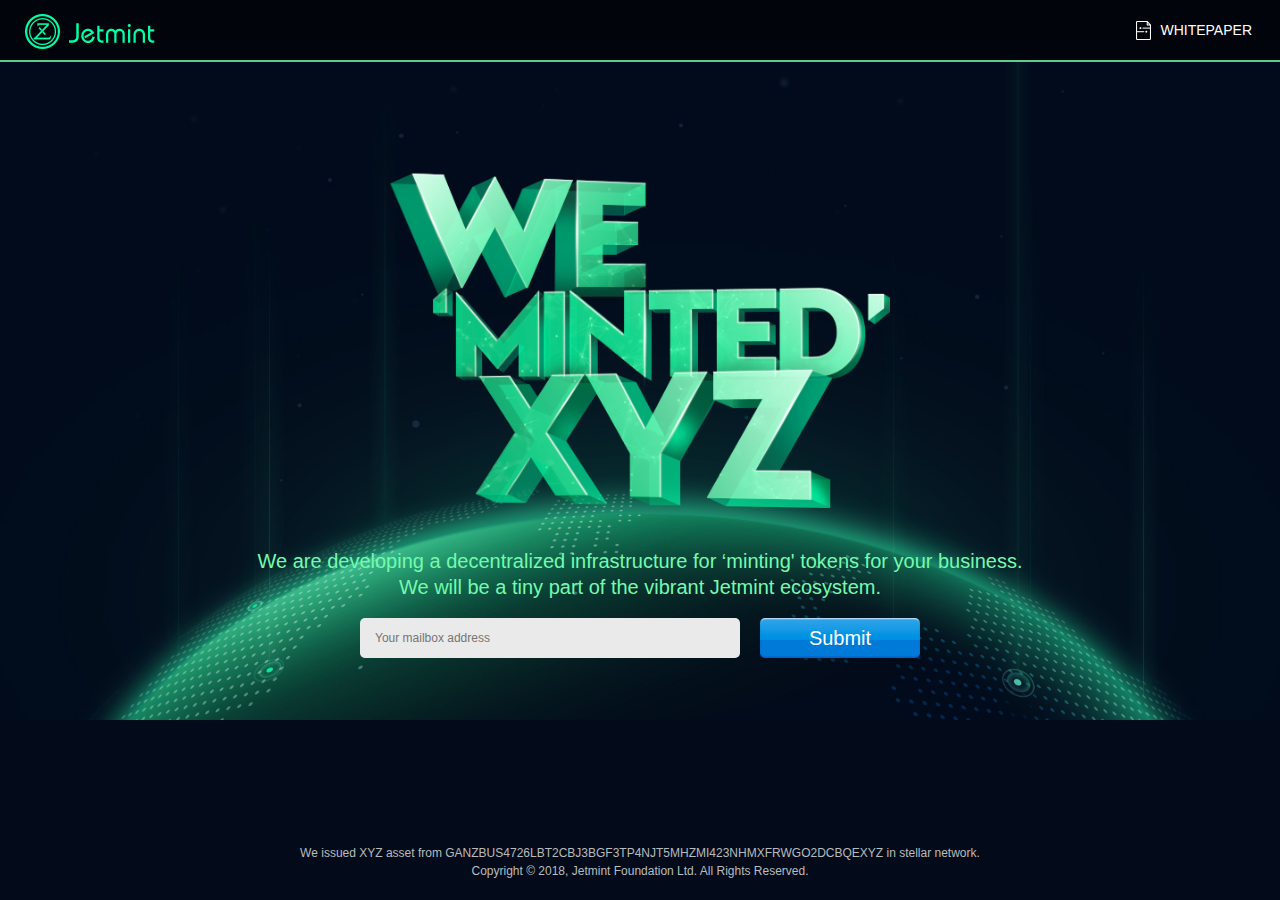
==== index.html @ 1b92c242 "start hosting" ====
<!DOCTYPE html>
<html>
<head>
<meta http-equiv="Content-Type" content="text/html; charset=utf-8" />
<meta http-equiv="X-UA-Compatible" content="IE=8" />
<title>Jetmint - Decentralized infrastructure for token economy</title>
<link rel="stylesheet" href="css/style.css" />
<script src="js/jquery1.42.min.js"></script>
<script src="js/jquery.placeholder.js"></script>
<script src="js/jquery.slide.js"></script>
<!--[if IE]>
<script src="js/html5.js"></script>
<![endif]-->
</head>
<body>
<div class="header">
  <div class="logo"><a href="#"><img src="images/logo.png"></a></div>
  <ul class="action">
    <li class="i1"><a href="./file/jetmint_whitepaper.pdf">Whitepaper</a></li>

      <dl>
      </dl>
    </li>
  </ul>
</div>
<!--main-start-->
<div class="main">
  <div class="homeMod">
    <div class="head">
      <div class="img"><img src="images/img3.png"></div>
      <div class="txt">We are developing a decentralized infrastructure for ‘minting' tokens for your business.<br>
        We will be a tiny part of the vibrant Jetmint ecosystem. </div>
    </div>
    <div class="body">
      <div class="search">
	<form action="https://formspree.io/support@jetmint.org" method="POST">
    	  <input type="email" name="_replyto" class="text" placeholder="Your mailbox address">
          <input type="button" value="Submit" class="btn"  onclick="checkNull()" >
	</form>
        
      </div>
    </div>
  </div>
</div>
<!--main-end-->
<div class="footer">
  <p>We issued XYZ asset from <a href="#">GANZBUS4726LBT2CBJ3BGF3TP4NJT5MHZMI423NHMXFRWGO2DCBQEXYZ</a> in stellar network.</p>
  <p>Copyright &copy; 2018, Jetmint Foundation Ltd. All Rights Reserved.</p>
</div>
<!--footer-end--> 

<script src="js/addons.js" ></script>
<script type="text/javascript">
    function checkNull()
    {
        var str="";
        var filter  = /^([a-zA-Z0-9_\.\-])+\@(([a-zA-Z0-9\-])+\.)+([a-zA-Z0-9]{2,4})+$/;
        $("input[type$='email']").each(function(n){
            if($(this).val()=="")
            {
                str="Please enter the mailbox address！\r\n";
                alert(str);
                return;
            }
            if(!filter.test($(this).val()))
            {
                str="Please enter the correct mailbox address format！\r\n";
                alert(str);
                return;
            }
            document.forms[0].submit();
        });

    }
</script>

</body>
</html>
---- css/style.css ----
﻿body, button, input, select, textarea a{font: 12px/1.5 "微软雅黑",tahoma,arial,'宋体',sans-serif;}
body, div, dl, dt, dd, ul, ol, li,h1, h2, h3, h4, h5, h6, pre, code,form, fieldset, legend, input, iframe, button, textarea, p, blockquote, th, td, img{ margin: 0;  padding: 0;}
html{color:#333333;}
fieldset, img, iframe, button{ border:0; text-decoration:none;}
/**:focus { outline: 0;}*/
ol, ul { list-style: none;}
table { border-collapse:collapse; border-spacing: 0;}
caption, th { text-align: left;}
header, footer, article, section, nav{display: block;}
a {outline: none; /* for Forefox */ cursor:pointer; text-decoration: none; }
a { /* for Ie*/ }
input{ outline:none; }
em{ font-style:normal;}
input,select,img{ vertical-align:middle;}
textarea{ outline: none; resize:none;}
h1,h2,h3,h4,h5,h6,.fs14 {  font-size: 14px;  } 
a img{border: none;}
i{ font-style:normal;}
a:link, a:visited { color: #333333; }
a:hover, a:active {color: #333333; }
/*文字超出隐藏*/
.w_break{word-break:keep-all;white-space:nowrap;overflow:hidden;text-overflow:ellipsis;}
.clear{ clear:both;}
.clearfix:after{content:".";display:block;height:0;clear:both;visibility:hidden;line-height:0; font-size:0;}
.clearfix{zoom:1;}



body{ background:#030b1a url(../images/bg1.jpg) no-repeat center top; background-size:cover; font-family:Arial, Helvetica, sans-serif; min-width:1200px; margin:0 auto; font-weight:100;}
.header{  height:60px;border-bottom:2px solid #5dca90; background:#01040a; text-align:center;}
.wrapper{ width:1200px; margin:0 auto; }

.header .logo{ float:left; padding-top:14px; padding-left:25px;}
.header .logo img{}
.header .wrapper{ position:relative;height:190px;}
.header .img{ position:absolute; top:78px; right:0;}
.header .action{ float:right; padding-right:28px; padding-top:16px;}
.header .action li{ position:relative; float:left; text-transform:uppercase; font-size:14px; margin-left:11px;}
.header .action li.i1{ background:url(../images/img1.png) no-repeat left center; padding-left:24px;}
.header .action li a{ display:block; height:28px; line-height:28px; color:#fff; float:left; }
.header .action li.btn a{ border:1px solid #4298df; background:url(../images/img2.png) no-repeat 94% center;  color:#4298df; font-size:12px; padding:0 10px;padding-right:22px; height:22px; line-height:22px; border-radius:24px; text-align:center; margin-top:2px;}
.homeMod { padding-top:100px;}
.homeMod .head{ text-align:center; color:#74faae; font-size:20px; padding-bottom:18px;}
.homeMod .img img{ width:500px; vertical-align:top;}
.homeMod .img{ margin-bottom:40px;}
.homeMod .txt{font-weight:100; line-height:1.3;  }
.homeMod .search{ width:560px; margin:0 auto;}
.homeMod .search .text{ float:left; width:350px; height:40px; line-height:40px; background:#eaeaea; border-radius:5px; border:none; padding:0 15px;}
.homeMod .search .btn{ display:block; background:url(../images/btn1.png) no-repeat center center; width:160px; height:40px; line-height:40px; text-align:center; color:#fff; font-size:20px; cursor:pointer; border:none; float:right;}
.homeMod .search .btn:hover{  filter:alpha(opacity=80) !important;opacity:0.8 !important;}

.footer{ color:#b8bbbd; font-size:12px; text-align:center; padding:20px 0; position:absolute; bottom:0; width:100%; left:0; }
.footer a{ color:#b8bbbd;}
.footer a:hover{ text-decoration:underline; color:#fff;}
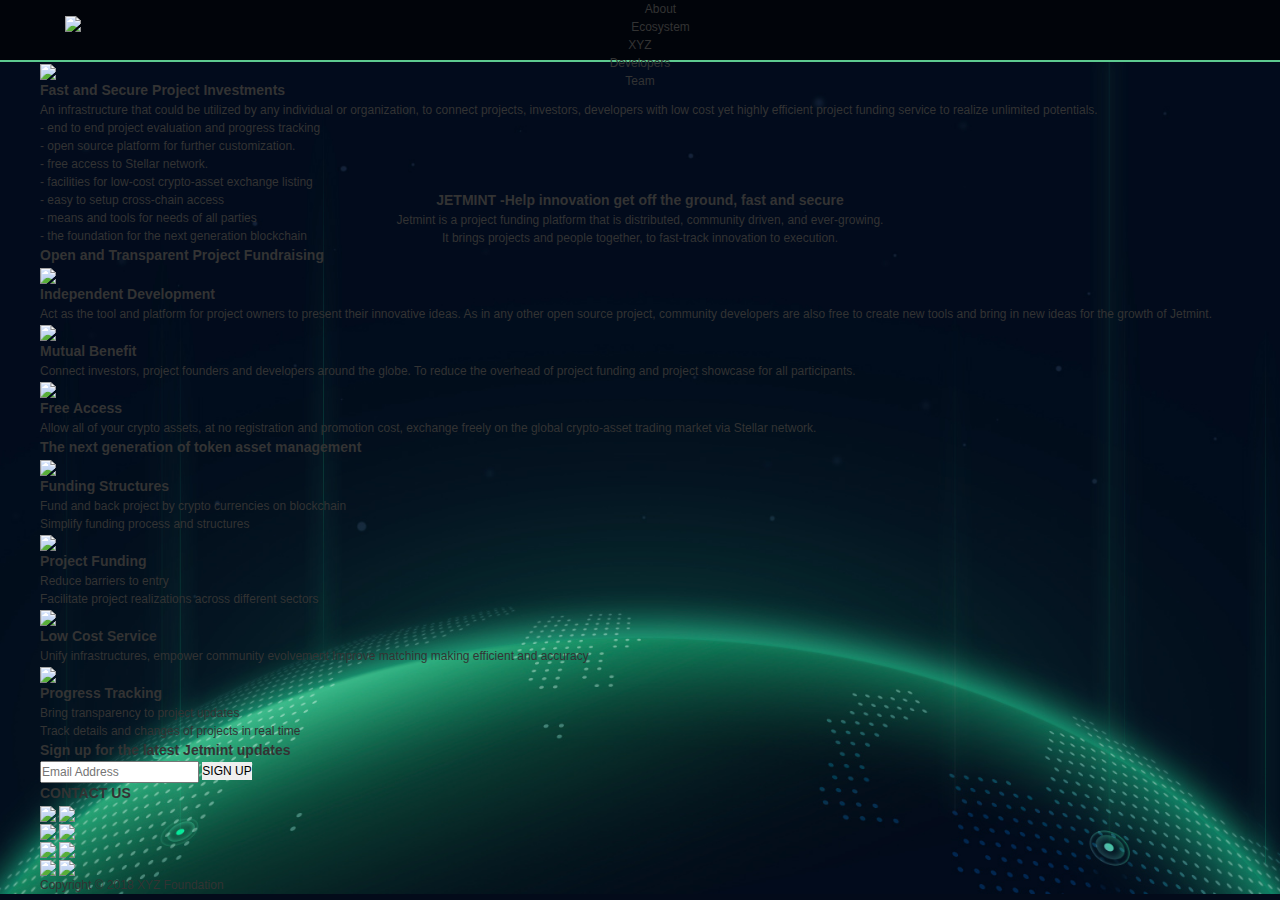
==== commit 9dde3033: "update" ====
--- a/index.html
+++ b/index.html
@@ -1,78 +1,282 @@
-<!DOCTYPE html>
-<html>
-<head>
-<meta http-equiv="Content-Type" content="text/html; charset=utf-8" />
-<meta http-equiv="X-UA-Compatible" content="IE=8" />
-<title>Jetmint - Decentralized infrastructure for token economy</title>
-<link rel="stylesheet" href="css/style.css" />
-<script src="js/jquery1.42.min.js"></script>
-<script src="js/jquery.placeholder.js"></script>
-<script src="js/jquery.slide.js"></script>
-<!--[if IE]>
-<script src="js/html5.js"></script>
-<![endif]-->
-</head>
-<body>
-<div class="header">
-  <div class="logo"><a href="#"><img src="images/logo.png"></a></div>
-  <ul class="action">
-    <li class="i1"><a href="./file/jetmint_whitepaper.pdf">Whitepaper</a></li>
-
-      <dl>
-      </dl>
-    </li>
-  </ul>
-</div>
-<!--main-start-->
-<div class="main">
-  <div class="homeMod">
-    <div class="head">
-      <div class="img"><img src="images/img3.png"></div>
-      <div class="txt">We are developing a decentralized infrastructure for ‘minting' tokens for your business.<br>
-        We will be a tiny part of the vibrant Jetmint ecosystem. </div>
-    </div>
-    <div class="body">
-      <div class="search">
-	<form action="https://formspree.io/support@jetmint.org" method="POST">
-    	  <input type="email" name="_replyto" class="text" placeholder="Your mailbox address">
-          <input type="button" value="Submit" class="btn"  onclick="checkNull()" >
-	</form>
-        
-      </div>
-    </div>
-  </div>
-</div>
-<!--main-end-->
-<div class="footer">
-  <p>We issued XYZ asset from <a href="#">GANZBUS4726LBT2CBJ3BGF3TP4NJT5MHZMI423NHMXFRWGO2DCBQEXYZ</a> in stellar network.</p>
-  <p>Copyright &copy; 2018, Jetmint Foundation Ltd. All Rights Reserved.</p>
-</div>
-<!--footer-end--> 
-
-<script src="js/addons.js" ></script>
-<script type="text/javascript">
-    function checkNull()
-    {
-        var str="";
-        var filter  = /^([a-zA-Z0-9_\.\-])+\@(([a-zA-Z0-9\-])+\.)+([a-zA-Z0-9]{2,4})+$/;
-        $("input[type$='email']").each(function(n){
-            if($(this).val()=="")
-            {
-                str="Please enter the mailbox address！\r\n";
-                alert(str);
-                return;
-            }
-            if(!filter.test($(this).val()))
-            {
-                str="Please enter the correct mailbox address format！\r\n";
-                alert(str);
-                return;
-            }
-            document.forms[0].submit();
-        });
-
-    }
-</script>
-
-</body>
-</html>
+<!DOCTYPE html>
+<html>
+	<head>
+		<meta charset="utf-8" />
+		<meta name="viewport" content="width=device-width, maximum-scale=1, initial-scale=1, user-scalable=yes" />
+		<title>jetmint</title>
+		<link rel="icon" href="img/favicon.png">
+		<link rel="stylesheet" href="css/base.css" />
+		<link rel="stylesheet" href="css/style.css" />
+		<link rel="stylesheet" href="css/responsive.css" />
+		<script src="js/jquery1.42.min.js"></script>
+	</head>
+	<body>
+		<div class="project">
+			<!--headerMod start-->
+			<div class="headerMod bgimg">
+				
+				<!--<div class="pic pic1">
+					<img src="img/top_bg.png"  />
+				</div>-->
+				
+				<div class="header">
+					<div class="wrapper clearfix">
+						<div class="logo fl">
+							<a href="index.html"><img src="img/logo.png" /></a>
+						</div>
+						<div class="nav fr">
+							<ul class="clearfix">
+								<li>
+									<a href="about.html">About</a>
+								</li>
+								<li><a href="ecosystem.html">Ecosystem</a></li>
+								<li><a href="xyz.html">XYZ</a></li>
+								<li><a href="developers.html">Developers</a></li>
+								<li><a href="team.html">Team</a></li>
+							</ul>
+						</div>						
+					</div>
+					<div class="infoMod">
+						<div class="wrapper">
+							<h4>JETMINT -Help innovation get off the ground, fast and secure</h4>
+							<p>Jetmint is a project funding platform that is distributed, community driven, and ever-growing. </p>
+							<p>It brings projects and people together, to fast-track innovation to execution.</p>
+						</div>
+					</div>
+				</div>
+				
+			</div>
+			<!--headerMod end-->
+			
+			<div class="content">
+				<div class="wrapper">
+					<!--investments start-->
+					<div class="investments clearfix">
+						<div class="pic fl">
+							<img src="img/img1.png"  />
+						</div>
+						<div class="text fr">
+							<h4>Fast and Secure Project Investments</h4>
+							<p>
+								An infrastructure that could be utilized by any individual or organization, 
+to connect projects, investors, developers with low cost yet highly efficient project funding service to realize unlimited potentials.
+							</p>
+							<ul>
+								<li>- end to end project evaluation and progress tracking</li>
+								<li>- open source platform for further customization.</li>
+								<li>- free access to Stellar network.</li>
+								<li>- facilities for low-cost crypto-asset exchange listing</li>
+								<li>- easy to setup cross-chain access</li>								
+								<li>- means and tools for needs of all parties</li>
+								<li>- the foundation for the next generation blockchain</li>
+							</ul>
+						</div>
+					</div>
+					<!--start end-->
+					
+					<!--Fundraising start-->
+					<div class="Fundraising">
+						<div class="title">
+							<h4>Open and Transparent Project Fundraising</h4>
+						</div>
+						<ul class="clearfix">
+							<li>
+								<div class="item">
+										<div class="img">
+											<img src="img/icon1.png"  />
+										</div>
+										<div class="txt">
+											<h5>Independent Development</h5>
+											<p>
+												Act as the tool and platform for project owners to present their innovative ideas. As in any other open source project, community developers are also free to create new tools and bring in new ideas for the growth of Jetmint.
+											</p>
+										</div>
+									</div>
+							</li>
+							<li>
+								<div class="item">
+										<div class="img">
+											<img src="img/icon2.png"  />
+										</div>
+										<div class="txt">
+											<h5>Mutual Benefit</h5>
+											<p>
+												Connect  investors, project founders and developers around the globe. To reduce the overhead of project funding and project showcase for all participants.
+											</p>
+										</div>
+									</div>
+							</li>
+							<li>
+								<div class="item">
+										<div class="img">
+											<img src="img/icon3.png"  />
+										</div>
+										<div class="txt">
+											<h5>Free Access</h5>
+											<p>
+												Allow all of your crypto assets, at no registration and promotion cost, exchange freely on the global crypto-asset trading market via Stellar network.
+											</p>
+										</div>
+									</div>
+							</li>
+						</ul>
+					</div>
+					<!--Fundraising end-->
+					
+					
+					<div class="management">
+						<div class="title">
+							<h4>The next generation of token asset management</h4>
+						</div>
+						<ul class="clearfix">
+							<li class="active">
+								<div class="item">
+										<div class="cont clearfix">
+											<div class="icon">
+												<img src="img/icon4.png"  />
+											</div>
+											<div class="txt">
+												<h5>Funding Structures </h5>
+												<p>Fund and back project by crypto currencies on blockchain</p>
+												<p>Simplify funding process and structures</p>
+											</div>
+										</div>										
+									</div>
+							</li>
+							<li>
+								<div class="item">
+										<div class="cont clearfix">
+											<div class="icon">
+												<img src="img/icon5.png"  />
+											</div>
+											<div class="txt">
+												<h5>Project Funding </h5>
+												<p>Reduce barriers to entry</p>
+												<p>Facilitate project realizations across different sectors</p>
+											</div>
+										</div>										
+									</div>
+							</li>
+							<li>
+								<a href="javascript::">
+									<div class="item">
+										<div class="cont clearfix">
+											<div class="icon">
+												<img src="img/icon6.png"  />
+											</div>
+											<div class="txt">
+												<h5>Low Cost Service</h5>
+												<p>
+													Unify infrastructures, empower community evolvement Improve matching making efficient and accuracy
+												</p>	
+											</div>
+										</div>										
+									</div>
+								</a>
+							</li>
+							<li>
+								<div class="item">
+										<div class="cont clearfix">
+											<div class="icon">
+												<img src="img/icon7.png"  />
+											</div>
+											<div class="txt">
+												<h5>Progress Tracking</h5>
+												<p>Bring transparency to project updates</p>
+												<p>Track details and changes of projects in real time </p>
+											</div>
+										</div>										
+									</div>
+							</li>
+						</ul>
+					</div>
+					
+				</div>
+			</div>
+			<div class="foot">
+				<div class="signUp wrapper">
+					<div class="">
+						<h4>Sign up for the latest Jetmint updates</h4>
+						<form action="https://formspree.io/support@jetmint.org" method="POST">
+						<div class="inpt">
+							<input type="email" class="text" placeholder="Email Address" />
+							<button class="btn" onclick="checkNull()">SIGN UP</button>
+						</div>
+						</form>
+					</div>					
+				</div>			
+			</div>
+			<div class="foot foot1">
+				<div class="wrapper">
+					<div class="contanct">
+						<h4>CONTACT US</h4>
+						<ul class="clearfix">
+							<li>
+								<a href="https://twitter.com/Jetmint_2018">
+									<img src="img/twitter.png"class="show" />
+									<img src="img/twitter-hover.png"class="hide" />
+								</a>
+							</li>
+							<li>
+								<a href="https://www.facebook.com/JetmintOrg">
+									<img src="img/facebook.png" class="show"/>
+									<img src="img/facebook-hover.png"class="hide" />
+								</a>
+							</li>
+							
+							<li>
+								<a href="https://t.me/joinchat/FdtuBhDddZYHpGiB6NUXAA">
+									<img src="img/telegram.png"class="show" />
+									<img src="img/telegram-hover.png"class="hide" />
+								</a>
+							</li>
+							<li>
+								<a href="https://www.reddit.com/r/jetmint">
+									<img src="img/reddit.png" class="show"/>
+									<img src="img/reddit-hover.png"class="hide" />
+								</a>
+							</li>
+							
+						</ul>
+					</div>
+					<p class="copright">Copyright © 2018 XYZ Foundation</p>
+				</div>				
+			</div>
+			
+		</div>
+		
+<script>
+	$('.header').append('<div class="gh"> <a href="javascript:;"></a> </div>');	
+	$('.gh').click(function(){
+		if($(this).hasClass('selected')){
+			$(this).removeClass('selected');
+			$('.nav').fadeOut();
+		}		else{
+			$(this).addClass('selected');
+		$('.nav').fadeIn();
+		}
+	});
+	
+	 function checkNull()
+    {
+        var str="";
+        var filter  = /^([a-zA-Z0-9_\.\-])+\@(([a-zA-Z0-9\-])+\.)+([a-zA-Z0-9]{2,4})+$/;
+        $("input[type$='email']").each(function(n){
+            if($(this).val()=="")
+            {
+                str="Please enter the mailbox address！\r\n";
+                alert(str);
+                return;
+            }
+            if(!filter.test($(this).val()))
+            {
+                str="Please enter the correct mailbox address format！\r\n";
+                alert(str);
+                return;
+            }
+            document.forms[0].submit();
+        });
+    }
+</script>	
+	</body>
+</html>
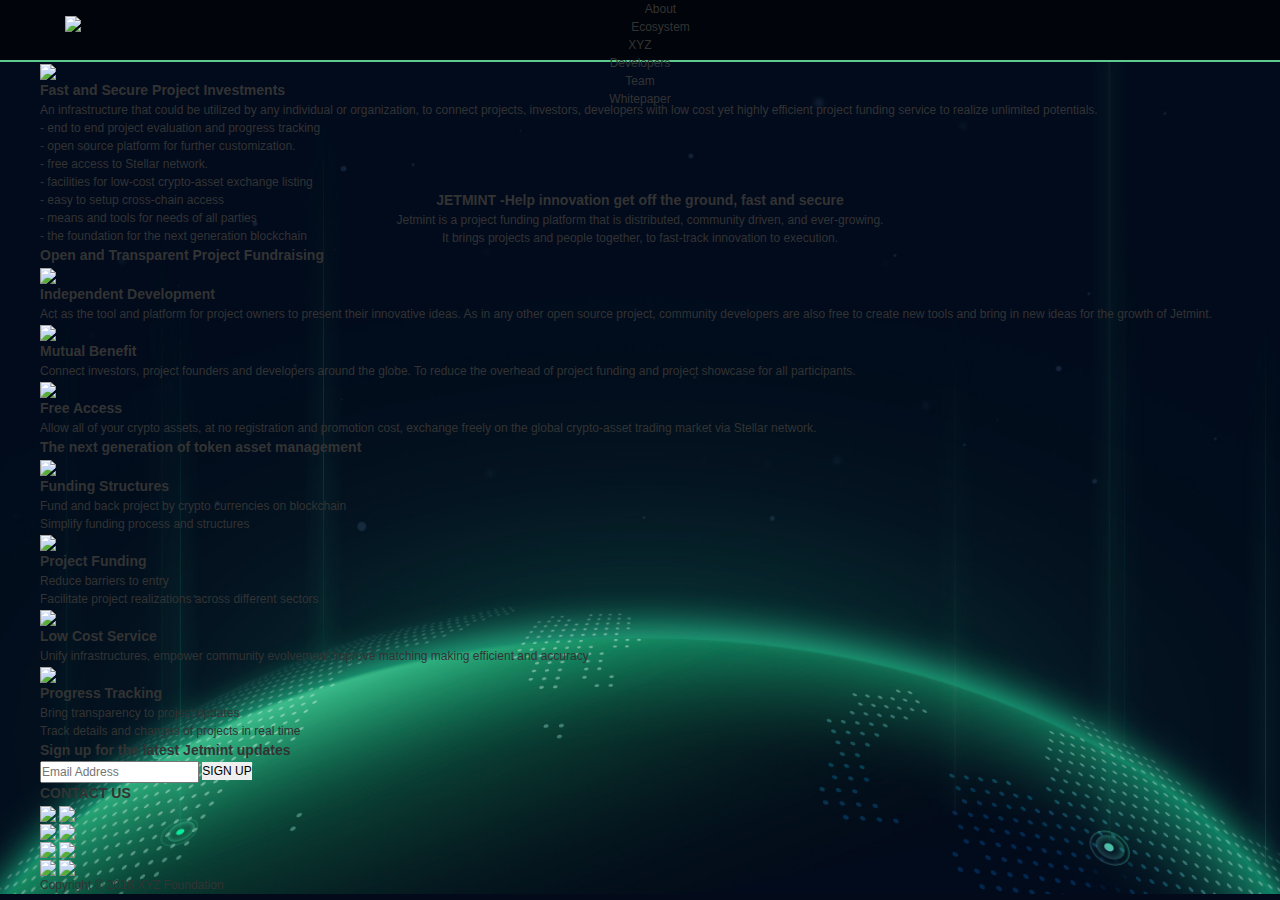
==== commit 97cdfecb: "Merge pull request #2 from 791690401/master" ====
--- a/index.html
+++ b/index.html
@@ -33,6 +33,7 @@
 								<li><a href="xyz.html">XYZ</a></li>
 								<li><a href="developers.html">Developers</a></li>
 								<li><a href="team.html">Team</a></li>
+								<li><a href="https://jetmint2018.oss-cn-beijing.aliyuncs.com/JetmintWhitePaper.pdf" target="_blank">Whitepaper</a></li>
 							</ul>
 						</div>						
 					</div>
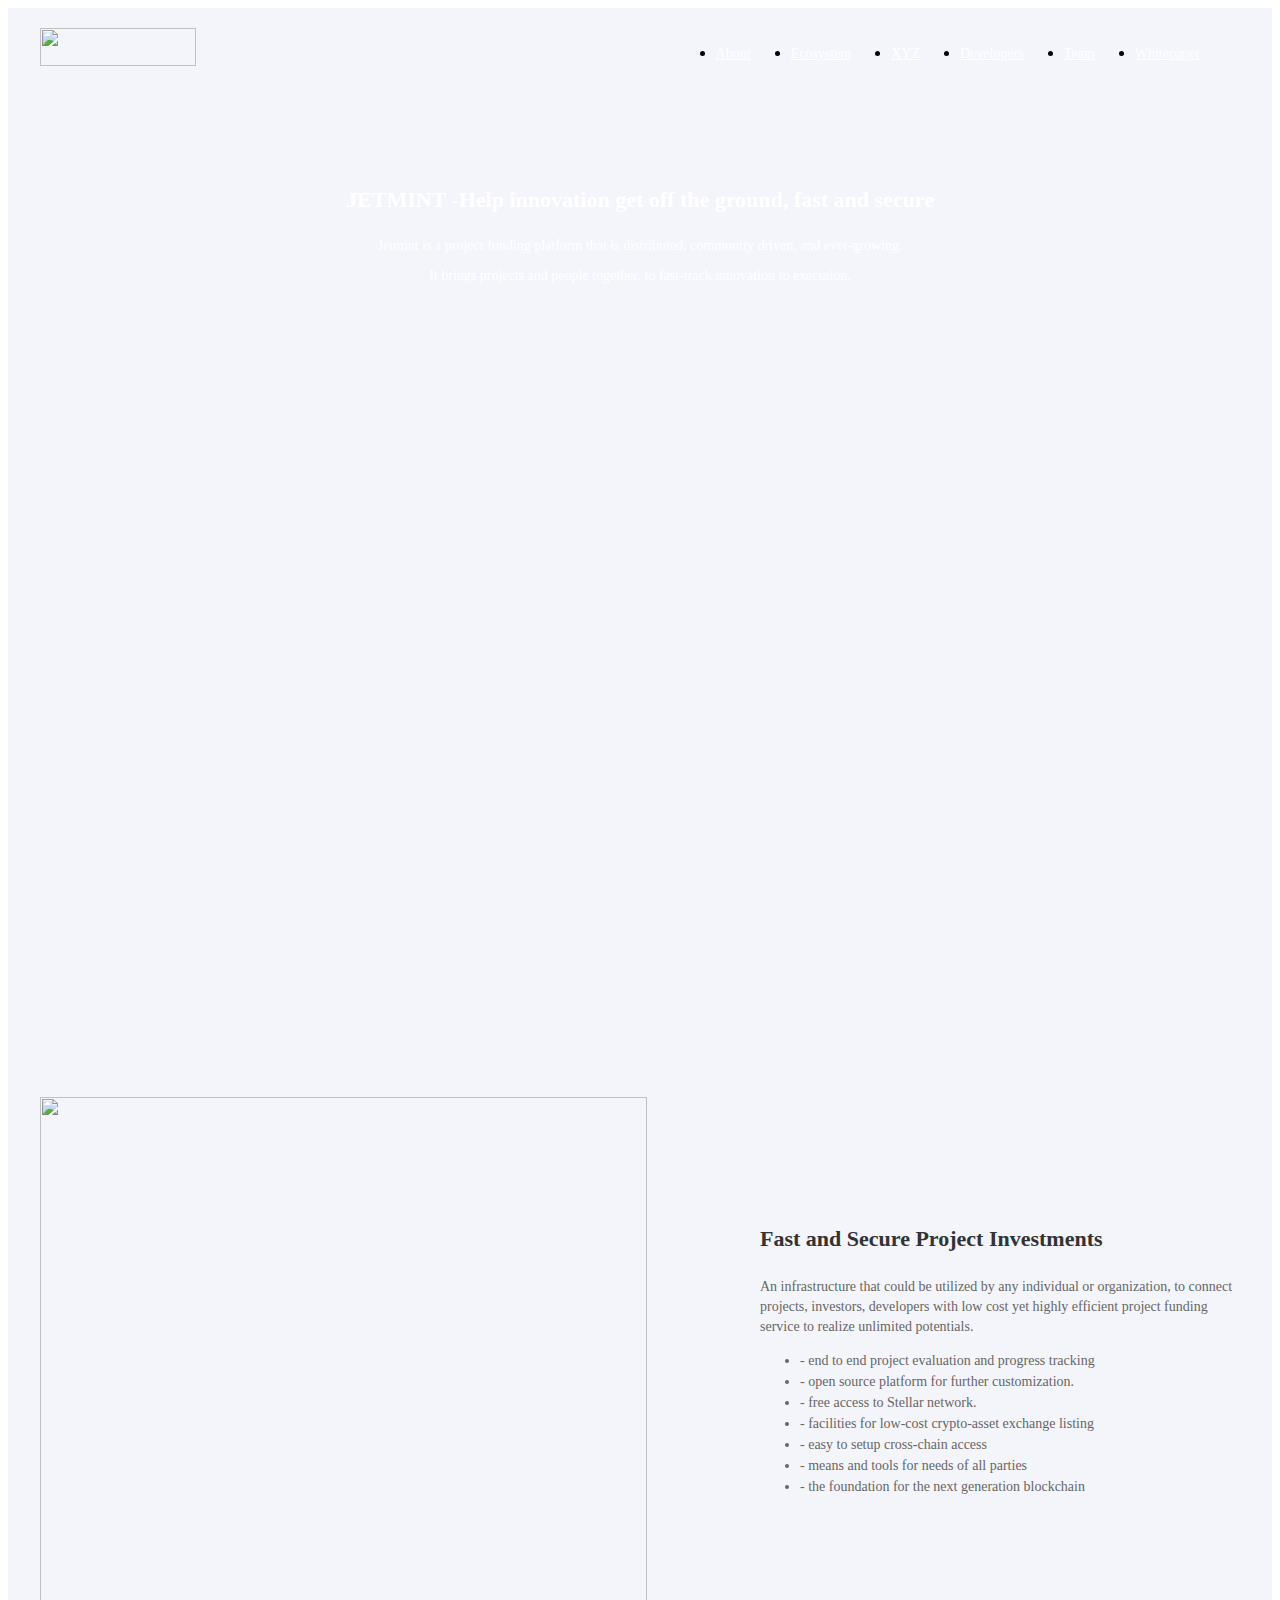
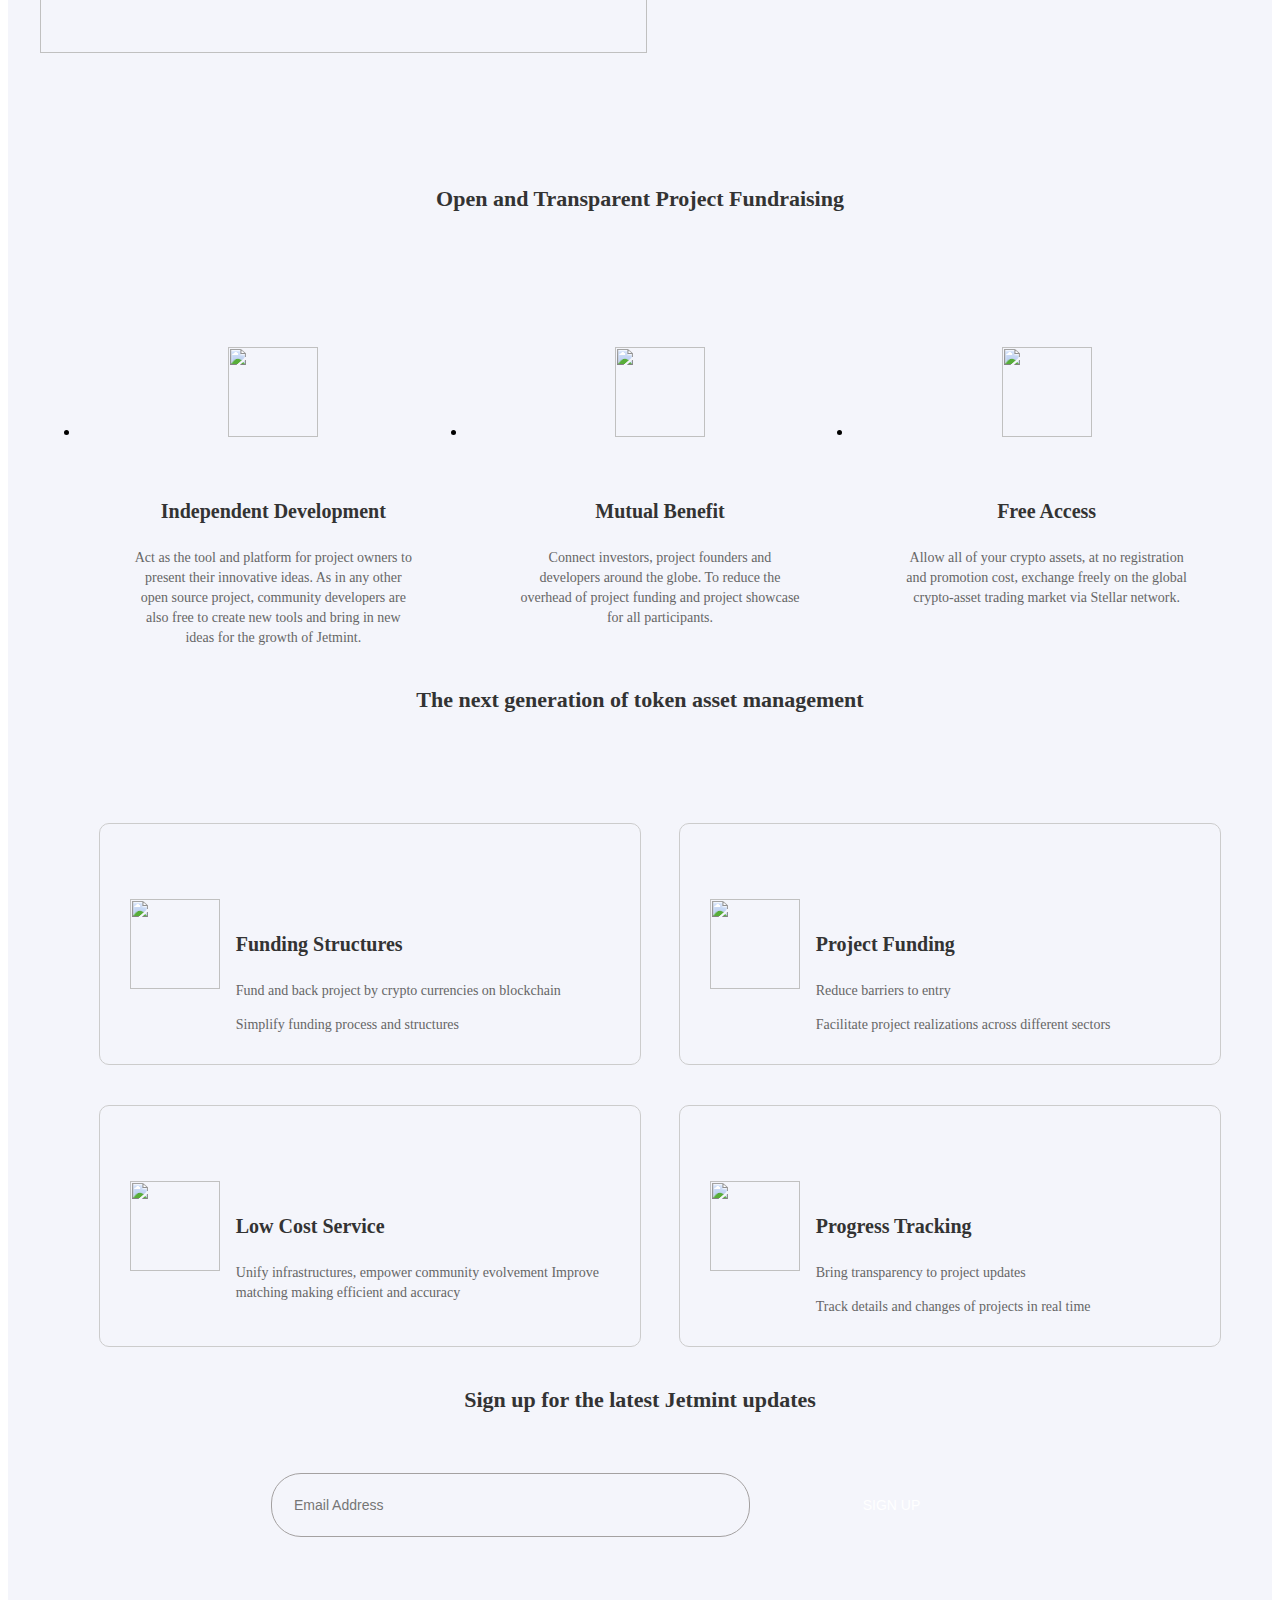
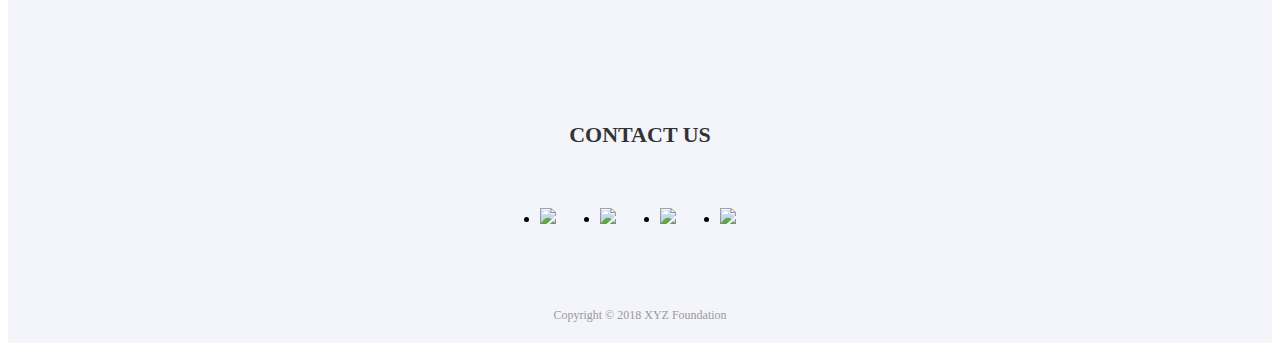
==== commit ec4c71cc: "1. add whitepaper submenu 2. add otm ecosystem" ====
--- a/index.html
+++ b/index.html
@@ -14,18 +14,18 @@
 		<div class="project">
 			<!--headerMod start-->
 			<div class="headerMod bgimg">
-				
+
 				<!--<div class="pic pic1">
 					<img src="img/top_bg.png"  />
 				</div>-->
-				
+
 				<div class="header">
 					<div class="wrapper clearfix">
 						<div class="logo fl">
 							<a href="index.html"><img src="img/logo.png" /></a>
 						</div>
 						<div class="nav fr">
-							<ul class="clearfix">
+							<ul class="clearfix menu">
 								<li>
 									<a href="about.html">About</a>
 								</li>
@@ -33,9 +33,15 @@
 								<li><a href="xyz.html">XYZ</a></li>
 								<li><a href="developers.html">Developers</a></li>
 								<li><a href="team.html">Team</a></li>
-								<li><a href="https://jetmint2018.oss-cn-beijing.aliyuncs.com/JetmintWhitePaper.pdf" target="_blank">Whitepaper</a></li>
+								<li class="has-submenu">
+									<a href="#" >Whitepaper</a>
+									<ol class="sub-menu">
+										<li><a href="https://jetmint2018.oss-cn-beijing.aliyuncs.com/JetmintWhitePaper.pdf" target="_blank">English</a></li>
+										<li><a href="https://jetmint2018.oss-cn-beijing.aliyuncs.com/JetmintChineseWhitePaper.pdf" target="_blank">中文</a></li>
+									</ol>
+								</li>
 							</ul>
-						</div>						
+						</div>
 					</div>
 					<div class="infoMod">
 						<div class="wrapper">
@@ -45,10 +51,10 @@
 						</div>
 					</div>
 				</div>
-				
+
 			</div>
 			<!--headerMod end-->
-			
+
 			<div class="content">
 				<div class="wrapper">
 					<!--investments start-->
@@ -59,7 +65,7 @@
 						<div class="text fr">
 							<h4>Fast and Secure Project Investments</h4>
 							<p>
-								An infrastructure that could be utilized by any individual or organization, 
+								An infrastructure that could be utilized by any individual or organization,
 to connect projects, investors, developers with low cost yet highly efficient project funding service to realize unlimited potentials.
 							</p>
 							<ul>
@@ -67,14 +73,14 @@
 								<li>- open source platform for further customization.</li>
 								<li>- free access to Stellar network.</li>
 								<li>- facilities for low-cost crypto-asset exchange listing</li>
-								<li>- easy to setup cross-chain access</li>								
+								<li>- easy to setup cross-chain access</li>
 								<li>- means and tools for needs of all parties</li>
 								<li>- the foundation for the next generation blockchain</li>
 							</ul>
 						</div>
 					</div>
 					<!--start end-->
-					
+
 					<!--Fundraising start-->
 					<div class="Fundraising">
 						<div class="title">
@@ -123,8 +129,8 @@
 						</ul>
 					</div>
 					<!--Fundraising end-->
-					
-					
+
+
 					<div class="management">
 						<div class="title">
 							<h4>The next generation of token asset management</h4>
@@ -141,7 +147,7 @@
 												<p>Fund and back project by crypto currencies on blockchain</p>
 												<p>Simplify funding process and structures</p>
 											</div>
-										</div>										
+										</div>
 									</div>
 							</li>
 							<li>
@@ -155,7 +161,7 @@
 												<p>Reduce barriers to entry</p>
 												<p>Facilitate project realizations across different sectors</p>
 											</div>
-										</div>										
+										</div>
 									</div>
 							</li>
 							<li>
@@ -169,9 +175,9 @@
 												<h5>Low Cost Service</h5>
 												<p>
 													Unify infrastructures, empower community evolvement Improve matching making efficient and accuracy
-												</p>	
-											</div>
-										</div>										
+												</p>
+											</div>
+										</div>
 									</div>
 								</a>
 							</li>
@@ -186,12 +192,12 @@
 												<p>Bring transparency to project updates</p>
 												<p>Track details and changes of projects in real time </p>
 											</div>
-										</div>										
+										</div>
 									</div>
 							</li>
 						</ul>
 					</div>
-					
+
 				</div>
 			</div>
 			<div class="foot">
@@ -204,8 +210,8 @@
 							<button class="btn" onclick="checkNull()">SIGN UP</button>
 						</div>
 						</form>
-					</div>					
-				</div>			
+					</div>
+				</div>
 			</div>
 			<div class="foot foot1">
 				<div class="wrapper">
@@ -224,7 +230,7 @@
 									<img src="img/facebook-hover.png"class="hide" />
 								</a>
 							</li>
-							
+
 							<li>
 								<a href="https://t.me/joinchat/FdtuBhDddZYHpGiB6NUXAA">
 									<img src="img/telegram.png"class="show" />
@@ -237,17 +243,17 @@
 									<img src="img/reddit-hover.png"class="hide" />
 								</a>
 							</li>
-							
+
 						</ul>
 					</div>
 					<p class="copright">Copyright © 2018 XYZ Foundation</p>
-				</div>				
-			</div>
-			
+				</div>
+			</div>
+
 		</div>
-		
+
 <script>
-	$('.header').append('<div class="gh"> <a href="javascript:;"></a> </div>');	
+	$('.header').append('<div class="gh"> <a href="javascript:;"></a> </div>');
 	$('.gh').click(function(){
 		if($(this).hasClass('selected')){
 			$(this).removeClass('selected');
@@ -257,7 +263,7 @@
 		$('.nav').fadeIn();
 		}
 	});
-	
+
 	 function checkNull()
     {
         var str="";
@@ -278,6 +284,6 @@
             document.forms[0].submit();
         });
     }
-</script>	
+</script>
 	</body>
 </html>
--- a/css/style.css
+++ b/css/style.css
@@ -1,62 +1,212 @@
-﻿body, button, input, select, textarea a{font: 12px/1.5 "微软雅黑",tahoma,arial,'宋体',sans-serif;}
-body, div, dl, dt, dd, ul, ol, li,h1, h2, h3, h4, h5, h6, pre, code,form, fieldset, legend, input, iframe, button, textarea, p, blockquote, th, td, img{ margin: 0;  padding: 0;}
-html{color:#333333;}
-fieldset, img, iframe, button{ border:0; text-decoration:none;}
-/**:focus { outline: 0;}*/
-ol, ul { list-style: none;}
-table { border-collapse:collapse; border-spacing: 0;}
-caption, th { text-align: left;}
-header, footer, article, section, nav{display: block;}
-a {outline: none; /* for Forefox */ cursor:pointer; text-decoration: none; }
-a { /* for Ie*/ }
-input{ outline:none; }
-em{ font-style:normal;}
-input,select,img{ vertical-align:middle;}
-textarea{ outline: none; resize:none;}
-h1,h2,h3,h4,h5,h6,.fs14 {  font-size: 14px;  } 
-a img{border: none;}
-i{ font-style:normal;}
-a:link, a:visited { color: #333333; }
-a:hover, a:active {color: #333333; }
-/*文字超出隐藏*/
-.w_break{word-break:keep-all;white-space:nowrap;overflow:hidden;text-overflow:ellipsis;}
-.clear{ clear:both;}
-.clearfix:after{content:".";display:block;height:0;clear:both;visibility:hidden;line-height:0; font-size:0;}
-.clearfix{zoom:1;}
-
-
-
-body{ background:#030b1a url(../images/bg1.jpg) no-repeat center top; background-size:cover; font-family:Arial, Helvetica, sans-serif; min-width:1200px; margin:0 auto; font-weight:100;}
-.header{  height:60px;border-bottom:2px solid #5dca90; background:#01040a; text-align:center;}
-.wrapper{ width:1200px; margin:0 auto; }
-
-.header .logo{ float:left; padding-top:14px; padding-left:25px;}
-.header .logo img{}
-.header .wrapper{ position:relative;height:190px;}
-.header .img{ position:absolute; top:78px; right:0;}
-.header .action{ float:right; padding-right:28px; padding-top:16px;}
-.header .action li{ position:relative; float:left; text-transform:uppercase; font-size:14px; margin-left:11px;}
-.header .action li.i1{ background:url(../images/img1.png) no-repeat left center; padding-left:24px;}
-.header .action li a{ display:block; height:28px; line-height:28px; color:#fff; float:left; }
-.header .action li.btn a{ border:1px solid #4298df; background:url(../images/img2.png) no-repeat 94% center;  color:#4298df; font-size:12px; padding:0 10px;padding-right:22px; height:22px; line-height:22px; border-radius:24px; text-align:center; margin-top:2px;}
-.homeMod { padding-top:100px;}
-.homeMod .head{ text-align:center; color:#74faae; font-size:20px; padding-bottom:18px;}
-.homeMod .img img{ width:500px; vertical-align:top;}
-.homeMod .img{ margin-bottom:40px;}
-.homeMod .txt{font-weight:100; line-height:1.3;  }
-.homeMod .search{ width:560px; margin:0 auto;}
-.homeMod .search .text{ float:left; width:350px; height:40px; line-height:40px; background:#eaeaea; border-radius:5px; border:none; padding:0 15px;}
-.homeMod .search .btn{ display:block; background:url(../images/btn1.png) no-repeat center center; width:160px; height:40px; line-height:40px; text-align:center; color:#fff; font-size:20px; cursor:pointer; border:none; float:right;}
-.homeMod .search .btn:hover{  filter:alpha(opacity=80) !important;opacity:0.8 !important;}
-
-.footer{ color:#b8bbbd; font-size:12px; text-align:center; padding:20px 0; position:absolute; bottom:0; width:100%; left:0; }
-.footer a{ color:#b8bbbd;}
-.footer a:hover{ text-decoration:underline; color:#fff;}
-
-
-
-
-
-
-
-
+.project{width:100%;background: #f4f5fb;}
+.wrapper{width:1200px;margin: 0 auto;}
+
+.fl{float:left;}
+.fr{float:right;}
+
+
+.headerMod {position:relative;}
+.headerMod .header{position:absolute;top:20px;width: 100%;left: 0;}
+.headerMod .pic{width: 100%;margin: 0 auto;}
+
+
+/*.headerMod .pic1 img{height:969px;width: 100%;}
+.headerMod .pic2 img{height:595px;width: 100%;}*/
+
+
+.bgimg{background: url(../img/top_bg.png) no-repeat center;
+background-size:100% 100%;height:969px;}
+
+.bgimg1{background: url(../img/about_bg.png) no-repeat center;
+background-size:100% 100%;height:595px;}
+
+.bgimg2{background: url(../img/develpoers_top.png) no-repeat center;
+background-size:100% 100%;height:595px;}
+
+.bgimg3{background: url(../img/app_bg.png) no-repeat center;
+background-size:100% 100%;height:595px;}
+
+.bgimg4{background: url(../img/teamotp.png) no-repeat center;
+background-size:100% 100%;height:595px;}
+
+.bgimg5{background: url(../img/xyzotp.png) no-repeat center;
+background-size:100% 100%;height:595px;}
+
+
+
+
+
+
+
+
+
+.header{overflow:hidden;}
+/*.header .logo{width: 30%;}
+.header .nav{width:70%;}*/
+
+.header .logo img{width:156px; height:38px;}
+.header .nav .menu > li{float:left;margin-right: 40px;}
+.header .nav .menu > li a{font-size: 14px; color: #fff;font-family:tahoma;}
+.header .nav .menu > li a.on{color: #FFC900;}
+
+.header .nav .menu .has-submenu{
+	position: relative;
+}
+
+.sub-menu {
+	padding: 5px 0;
+	display: none;
+	position: absolute;
+	left: 0;
+	background: rgba(10, 10, 10, 0);
+	width: 90px;
+}
+
+.sub-menu > li {
+	background: rgba(10, 10, 10, 0.2);
+	padding: 2px 6px;
+}
+
+.sub-menu > li:last-child {
+	padding-bottom: 6px;
+}
+
+.has-submenu:hover .sub-menu{
+	display: block;
+}
+.header .nav .menu .sub-menu li a{font-size: 14px; color: #999999;font-family:tahoma;}
+.header .nav .menu .sub-menu li a.on{color: #FFC900;}
+
+.header .nav .menu .sub-menu li:hover a{color: #fff;}
+
+.headerMod .infoMod{text-align: center;padding-top:130px;color:#fff;}
+
+.headerMod .infoMod h4{font-size: 22px;margin-bottom: 25px;font-family:tahoma;font-weight:bold;}
+.headerMod .infoMod p{font-size:14px;font-family:tahoma;margin-bottom: 10px;}
+
+.headerMod .infoMod1{padding-top: 100px;}
+
+
+.investments {padding-top: 120px;overflow:hidden;}
+.investments .pic{width:60%;}
+.investments .pic img{width:607px;height:556px;}
+.investments .text{width:40%;padding-top:100px;}
+.investments .text h4{font-size:22px;color: #333;font-family:tahoma;font-weight:bold;margin-bottom: 25px;}
+.investments .text p{font-size:14px;color:#666;font-family:tahoma;line-height:20px;}
+.investments .text ul li{font-size:14px;color: #666;font-family:tahoma;margin-bottom:5px;}
+
+
+.Fundraising{padding-top: 100px;}
+.title{text-align: center;}
+.title h4{font-size:22px;color: #333;font-family:tahoma;font-weight:bold;margin-bottom:65px;}
+.Fundraising ul li{float:left;width: 33.3333%;text-align: center;
+background: url(../img/li_bg.png) no-repeat center; background-size: 100%;height:410px;}
+.Fundraising .item{padding:70px 0 35px; }
+.Fundraising .item .img img{width: 90px; height: 90px;}
+.Fundraising .item .txt{padding-top:25px; width:73%; margin: 0 auto;}
+.Fundraising .item .txt h5{font-size:20px;color: #333;font-family:tahoma;font-weight:bold;margin-bottom:25px;}
+.Fundraising .item .txt p{font-size:14px;color: #666;font-family:tahoma;line-height: 20px;}
+
+.management{padding-top:100px;margin-bottom: 130px;}
+.management .title h4{margin-bottom:110px;}
+.management ul li{float:left;width:50%;margin-bottom:40px;
+overflow:hidden;}
+.management .item{ height:240px;
+border:1px solid #ccc;border-radius:10px; width:93%;margin: 0 auto;}
+.management .item .cont{padding:75px 30px 0;}
+.management .icon{float:left;width:20%;}
+.management .icon img{width:90px;height:90px;}
+.management .txt{float:right;width:78%;}
+.management .txt h5{font-size:20px;color: #333;font-family:tahoma;font-weight:bold;margin-bottom:25px;}
+.management .txt p{font-size:14px;color: #666;font-family:tahoma;line-height: 20px;}
+
+.management li:hover{background: url(../img/li_bg2.png) no-repeat center;
+background-size: 100% 100%;}
+.management li:hover .item{border:1px solid #f4f5fb;}
+.management li:hover .cont h5{color: #fff;}
+.management li:hover .cont p{color: #fff;}
+
+
+.foot .signUp{padding:105px 0;background:url(../img/singup_bg.png) no-repeat center;background-size: 100% 100%;
+text-align: center;}
+.foot .signUp h4{font-size:22px;color:#333333;font-family:tahoma;font-weight:bold;margin-bottom:60px;}
+.foot .signUp .text{width:473px;height:60px;background:none;border:1px solid #a4a1a1;
+border-radius:30px;margin-right: 20px;text-indent:20px;font-size: 14px;color: #999; outline:0;}
+.foot .signUp .btn{width:235px;height:60px;background: url(../img/press.png) no-repeat center;
+border:none;cursor:pointer;font-size:14px;color: #fff;outline:0;}
+
+.foot .signUp .text:focus{border-color:#8814ff;}
+
+
+.headerMod .video{position:absolute;bottom:-180px;width:630px ;height:360px;
+left:50%;margin-left:-315px;}
+.headerMod .video embed{width:630px;height:360px;}
+
+
+
+.headerMod .video .cont{width: 100%;position:absolute;top:0;left:0;right:0;bottom:0;
+text-align: center;padding:140px 0;}
+.headerMod .video .cont i{display:inline-block;width:27px;height:32px;background:url(../img/start.png) no-repeat ;}
+.headerMod .video .cont p{font-size:14px;color: #ffffff;padding-top:10px;}
+
+
+
+
+.aboutPage{background: #fff;padding-bottom: 160px;}
+.aboutPage .list{padding-top: 300px;}
+.aboutPage .list ul li{margin-bottom: 100px;}
+.aboutPage .list .icon{float:left;width:10%;}
+.aboutPage .list .text{float:right;width:88%;}
+.aboutPage .list .text h5{font-size:20px;color:#333333;font-family:tahoma;font-weight:bold;margin-bottom: 25px;}
+.aboutPage .list .text p{font-size:14px;color: #666;font-family:tahoma;line-height: 20px;}
+
+
+.foot1{padding:50px 0 0;}
+.foot1 .contanct h4{font-size:22px;color:#333333;font-family:tahoma;
+font-weight:bold;margin-bottom:60px;text-align: center;}
+.foot1 .contanct ul{width:50%; margin:0 auto; float:right;padding-right:100px;}
+.foot1 .contanct ul li{
+	float:left;margin-right: 30px; position:relative;width: 30px; height:30px;}
+.foot1 .contanct ul li img.hide{position:absolute;top:0;left: 0;display:none;}
+.foot1 .contanct ul li a:hover img.hide{display:block;}
+
+.applPage{padding-top: 100px;padding-bottom: 170px;background: #fff;}
+.applPage h3{font-size:22px;color:#333333;font-family:tahoma;font-weight:bold;margin-bottom:60px;text-align: center;}
+.applPage .list{text-align: center;}
+.applPage .list .pic img{width:90px;height:90px;margin-bottom: 45px;}
+.applPage .list .text{padding:0 100px;}
+.applPage .list .text h4{font-size:20px;color:#333333;font-family:tahoma;font-weight:bold;margin-bottom:25px;}
+.applPage .list .text p{font-size:14px;color: #666;font-family:tahoma;line-height: 20px;}
+.applPage .list1{margin:0 auto 60px;width: 50%;}
+
+.applPage .list2 ul li{float:left;width: 50%;margin-bottom: 80px;}
+
+
+.copright{text-align: center;font-size: 12px;color: #999;
+font-family:"microsoft yahei";padding:100px 0px 20px 0px;}
+
+.decelop{padding:250px 0 930px;background: #fff;}
+.decelop h3{font-size:22px;color:#333333;font-family:tahoma;font-weight:bold;margin-bottom:60px;text-align: center;}
+
+.teamPage{padding:100px 0;background: #fff;}
+.teamPage .list{text-align: center;}
+.teamPage .list ul li{margin-bottom: 100px;}
+.teamPage .list ul li:last-child{margin-bottom: 0;}
+.teamPage .list .txt h5{font-size:20px;color:#333333;font-family:tahoma;font-weight:bold;margin-bottom:25px;}
+.teamPage .list .txt p{font-size:14px;color: #666;font-family:tahoma;line-height: 20px;}
+
+.xyzPage .bg1{background: #fff;}
+.xyzPage .aboutPage{background: #f4f5fb;padding:0 0;}
+.xyzPage .aboutPage .list {padding:100px 0;}
+
+.xyzPage .aboutPage .list li{height:200px;margin-bottom:20px;}
+.xyzPage .aboutPage .list li:hover{
+background: url(../img/li_bg3.png) no-repeat left;
+background-size:100% 100%; width: 100%;height: 200px; }
+.xyzPage .aboutPage .list .item{padding:35px;}
+.xyzPage .applPage{padding:100px 0 ;}
+.xyzPage .applPage ul li{margin-bottom: 0;}
+
+.xyzPage .cont{padding:100px 0;}
+.xyzPage .cont h4{font-size:22px;color:#333333;font-family:tahoma;font-weight:bold;margin-bottom:55px;}
+.xyzPage .cont .picmod img{width:606px;display:block;margin: 0 auto;}
--- a/css/responsive.css
+++ b/css/responsive.css
@@ -0,0 +1,211 @@
+﻿
+@media screen and (max-width: 1100px) {
+.gh { position:absolute; right:0; z-index:101; padding:2px 5px;
+height:30px;width:30px;  border-radius:30%; border:1px solid #303135;
+top:0;margin-right:20px;
+	transition: all 0.5s cubic-bezier(0.7, 0, 0.3, 1) 0s;
+	-webkit-transition: all 0.5s cubic-bezier(0.7, 0, 0.3, 1) 0s;
+	-ms-transition: all 0.5s cubic-bezier(0.7, 0, 0.3, 1) 0s;
+	cursor: pointer;
+	display: none;
+	z-index: 9999;}
+.gh.selected {
+	transform: rotate(90deg);}
+.gh a { background-color: #303135;
+	display: block;
+	height:2px;line-height: 0;
+	position: relative;
+	top: 50%;
+	transition: all 0.3s cubic-bezier(0.7, 0, 0.3, 1) 0s;
+	-webkit-transition: all 0.3s cubic-bezier(0.7, 0, 0.3, 1) 0s;
+	-ms-transition: all 0.3s cubic-bezier(0.7, 0, 0.3, 1) 0s;
+	width: 70%;  margin:-2px auto 0; }
+.gh a:after, .gh a:before {
+ background-color: #303135;
+	content: "";
+	display: block;
+	height: 2px;
+	left: 0;
+	position: absolute;
+	transition: all 0.3s cubic-bezier(0.7, 0, 0.3, 1) 0s;
+	-webkit-transition: all 0.3s cubic-bezier(0.7, 0, 0.3, 1) 0s;
+	-ms-transition: all 0.3s cubic-bezier(0.7, 0, 0.3, 1) 0s;
+	width: 100%;}
+.gh a:after {top:8px;}
+.gh a:before {top: -8px;}
+.gh.selected a:after, .gh.selected a:before {top: 0;      /*     background: #fff;   */   background-color: #303135;   }
+.gh.selected a:before {
+	transform: translateY(0px) rotate(-45deg);
+	-webkit-transform: translateY(0px) rotate(-45deg);
+	-ms-transform: translateY(0px) rotate(-45deg);
+}
+.gh.selected a:after {
+	transform: translateY(0px) rotate(45deg);
+	-webkit-transform: translateY(0px) rotate(45deg);
+	-ms-transform: translateY(0px) rotate(45deg);}
+.gh.selected{ top:18px; border:none;}
+.gh.selected a {background-color: transparent !important;}
+
+
+.header .gh{ display:block;}
+.header .nav{background:#fff; position:fixed; left:0; top:0; height:100%; width:100%; float:none; z-index:10; display:none;}
+.header .nav ul{width:100% !important; padding-top:150px !important;}
+.header .nav li {width: 100%;height:100%; float:none;text-align: center;}
+
+.header .nav .menu > li{float:left;margin-right: 40px;}
+.header .nav .menu > li a{font-size: 14px; color: #000;font-family:tahoma;
+display:block;height: 50px;line-height: 50px;    border-bottom:1px solid #ccc;}
+.header .nav .menu > li a.on{color: #FFC900;}
+
+.sub-menu {
+	width: 100%;
+}
+
+.wrapper{width:auto;padding:0 15px;}
+.fl,.fr{float:none;}
+
+
+
+/*.headerMod{height:300px;background: #a024ff;}
+.headerMod .pic{display:none;}*/
+
+
+
+
+.bgimg{background: url(../img/top_bg.png) no-repeat center;
+background-size:200% 100%;padding-bottom:100%;width: 100%;height:auto; }
+
+.bgimg1{background: url(../img/about_bg.png) no-repeat center;
+background-size:200% 100%;padding-bottom:100%;width: 100%;height:auto;}
+
+.bgimg2{background: url(../img/develpoers_top.png) no-repeat center;
+background-size:200% 100%;padding-bottom:50%;width: 100%;height:auto;}
+
+.bgimg3{background: url(../img/app_bg.png) no-repeat center;
+background-size:200% 100%;padding-bottom:80%;width: 100%;height:auto;}
+
+.bgimg4{background: url(../img/teamotp.png) no-repeat center;
+background-size:160% 100%;padding-bottom:60%;width: 100%;height:auto;}
+
+.bgimg5{background: url(../img/xyzotp.png) no-repeat center;
+background-size:160% 100%;padding-bottom:60%;width: 100%;height:auto;}
+
+
+
+.headerMod .infoMod{text-align: center;padding-top:20px;color:#fff;left:0;}
+
+.headerMod .infoMod h4{font-size:16px;margin-bottom:15px;font-family:tahoma;font-weight:bold;}
+.headerMod .infoMod p{font-size:12px;font-family:tahoma;margin-bottom:5px;}
+
+/*.headerMod .video{display:none;}*/
+
+
+
+
+
+
+
+.investments {padding-top:50px;}
+.investments .pic{display:none;}
+.investments .text{width:90%;padding-top:0;margin: 0 auto;}
+
+
+.Fundraising ul li{float:none;width:100%;text-align: center; margin-bottom:20px;
+background: url(../img/li_bg.png) no-repeat center;
+ background-size:100% 100%;height:430px;}
+ .Fundraising .item{padding:50px 0 35px; }
+.management ul li{float:none;width:100%;margin-bottom:40px; text-align: center;
+overflow:hidden;}
+
+.management .item .cont{padding:20px 30px;}
+.management .item{ height:260px;}
+.management .icon{float:none;width: 100%;margin-bottom:10px;}
+.management .txt{float:none;width: 100%;}
+.management .txt h5{margin-bottom: 20px;}
+
+
+.foot .signUp .text{width:50%;height:60px;}
+.foot .signUp .btn{width:25%;height:60px;}
+
+
+
+
+.applPage .list{text-align: center;}
+.applPage .list .pic img{width:90px;height:90px;margin-bottom: 45px;}
+.applPage .list .text{padding:0 100px;}
+.applPage .list .text h4{font-size:20px;color:#333333;font-family:tahoma;font-weight:bold;margin-bottom:25px;}
+.applPage .list .text p{font-size:14px;color: #666;font-family:tahoma;line-height: 20px;}
+.applPage .list1{margin:0 auto 60px;width: 50%;}
+.applPage .list2 ul li{float:left;width:100%;margin-bottom: 80px;}
+
+.applPage .list .text{width:100%;padding:0 0;}
+
+.decelop{padding:150px 0 150px;background: #fff;}
+
+.copright{padding:50px 10px;}
+
+.aboutPage .list{padding-top:100px;}
+.aboutPage .list ul li{text-align: center;}
+.aboutPage .list .icon{float:none;width:100%;}
+.aboutPage .list .text{float:none;width:100%;}
+
+.foot1 .contanct ul{width:auto; margin:0 auto; float:none;padding-right:0;
+padding-left:70px;}
+
+
+.xyzPage .wrapper{width:auto;padding:100px 15px;}
+.xyzPage .cont .picmod img{width:100%;display:block;margin: 0 auto;}
+
+
+.xyzPage .aboutPage .list{padding:0 0;}
+.xyzPage .aboutPage .list li{margin-bottom:100px; text-align: center;}
+.xyzPage .aboutPage .list li:hover{background:none;}
+.xyzPage .aboutPage .list .item{padding:35px 10px;}
+.xyzPage .applPage{padding:100px 0 ;}
+.xyzPage .applPage ul li{margin-bottom:60px;}
+
+
+
+
+
+
+
+
+
+}
+@media screen and (max-width: 768px) {
+/*.headerMod .video{position:absolute;bottom:-285px;width:auto;height:360px;
+left:10%;margin-left:0;}*/
+
+.headerMod .video{position:absolute;bottom:-285px;width:100%;height:430px;
+left:0; margin-left:0;}
+.headerMod .video embed{width: 100%;}
+
+
+}
+@media screen and (max-width: 641px) {
+.foot .signUp .text{width:90%;height:60px;margin-bottom:20px;}
+.foot .signUp .btn{width:50%;height:60px;}
+.Fundraising ul li{height:450px;}
+	}
+
+@media screen and (max-width: 592px) {
+	}
+@media screen and (max-width: 480px) {
+
+	}
+@media screen and (max-width: 320px) {
+.Fundraising .item{padding:35px 0 35px; }
+.Fundraising ul li{height:460px;}
+
+.headerMod .video{position:absolute;bottom:-285px;width:100%;height:365px;
+left:0; margin-left:0;}
+.headerMod .video embed{width: 100%;}
+.foot1 .contanct ul {
+    width: auto;
+    margin: 0 auto;
+    float: none;
+    padding-right: 0;
+    padding-left: 39px;
+}
+	}
